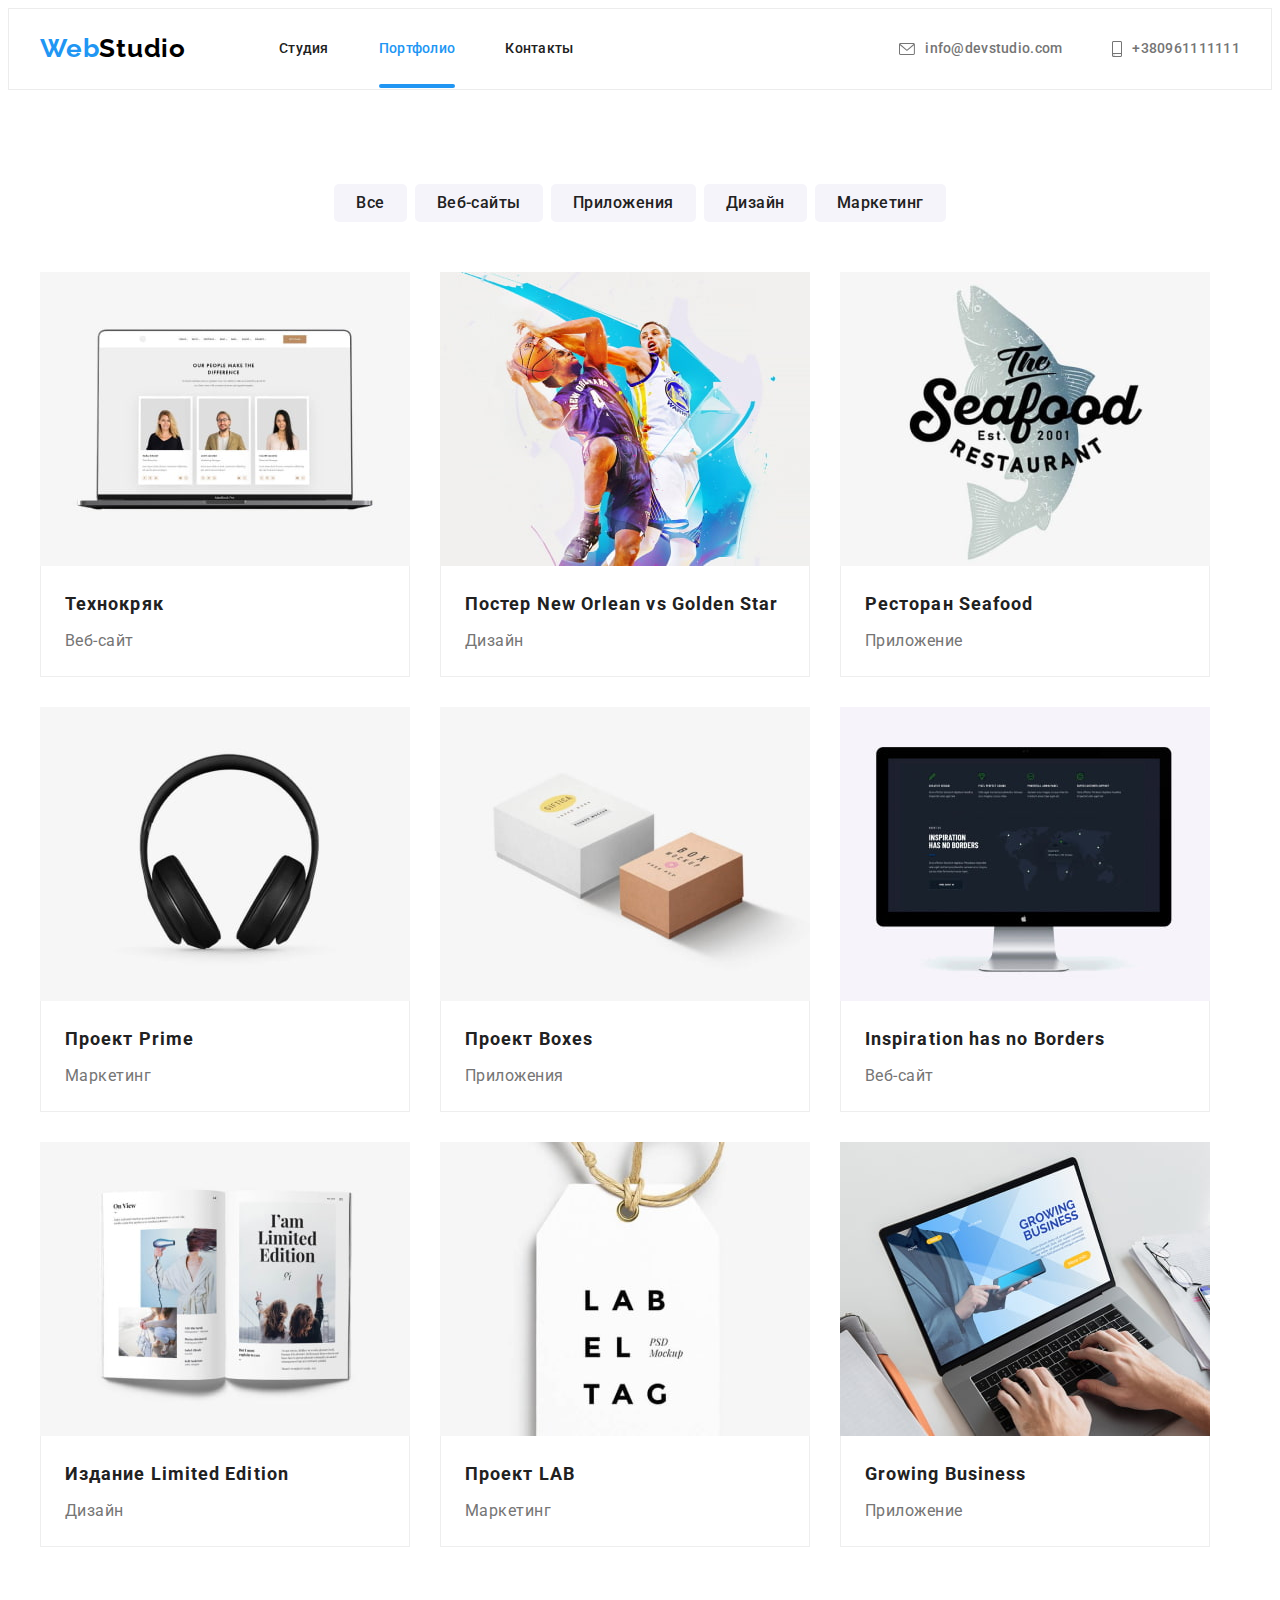
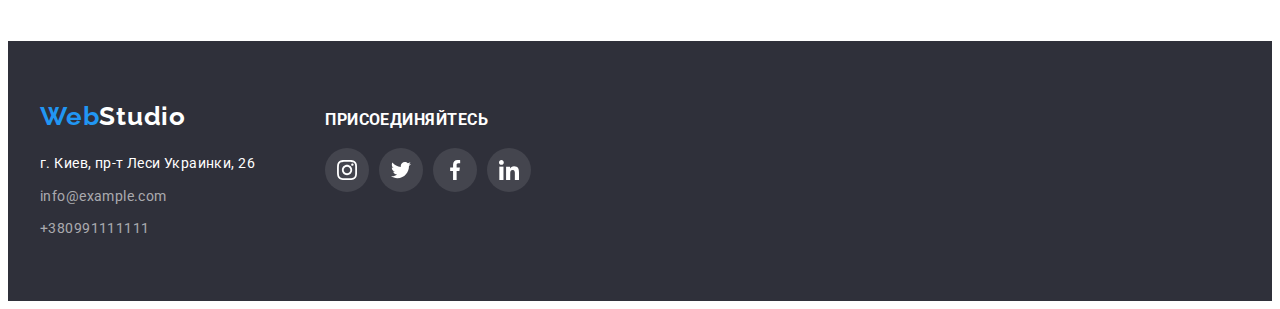
==== portfolio.html @ cb316972 "fix" ====
<!DOCTYPE html>
<html lang="en">
<head>
    <meta charset="UTF-8">
    <meta http-equiv="X-UA-Compatible" content="IE=edge">
    <meta name="viewport" content="width=device-width, initial-scale=1.0">
    <title>Портфолио</title>
    <link rel="stylesheet" href="https://cdnjs.cloudflare.com/ajax/libs/modern-normalize/1.1.0/modern-normalize.min.css"
        integrity="sha512-wpPYUAdjBVSE4KJnH1VR1HeZfpl1ub8YT/NKx4PuQ5NmX2tKuGu6U/JRp5y+Y8XG2tV+wKQpNHVUX03MfMFn9Q=="
        crossorigin="anonymous" referrerpolicy="no-referrer" />
    <!-- Fonts -->
    <link
        href="https://fonts.googleapis.com/css2?family=Oleo+Script&family=Raleway:wght@700&family=Roboto:wght@400;500;700;900&display=swap"
        rel="stylesheet"
        />
    <!-- CSS -->
    <link rel="stylesheet" href="./css/styles.css">
</head>
<body>

<!-- main header -->
<header class="portfolio-header">
<div class="container">
    <nav class="nav-flex">
        <!-- main logo -->
        <a class="studio link" href=""><span class="web link">Web</span>Studio</a>
        <!-- main list -->
    
        <ul class="site-nav list">

            <li class="item">
                <a class="header-link link" href="./index.html">Студия</a>
            </li>

            <li class="item">
                <a class="header-link current link" href="./portfolio.html">Портфолио</a>
            </li>

            <li class="item">
                <a class="header-link link" href="">Контакты</a>
            </li>
            
        </ul>
        <!-- main gmail and number -->
        <ul class="auth-nav list">
            <li class="item">
                <a class="header-number-link link" href="mailto:info@devstudio.com"><svg class="num-email-icon" width="16" height="12">
                    <use href="./image/icons.svg/sprite.svg#icon-envelope"></use>
                </svg>info@devstudio.com</a>
            </li>
            <li class="item">
                <a class="header-number-link link" href="tel:+380961111111"><svg class="num-email-icon" width="10" height="16">
                    <use href="./image/icons.svg/sprite.svg#icon-smartphone"></use>
                </svg>+380961111111</a>
            </li>
        </ul>
    </nav>
</div>
</header>

<!-- main -->
<main>
    <section class="padding-section">
        <div class="container">
            <div class="button-section">
                <h1 class="visually-hidden">portfolio</h1>
            <!-- Buttons -->
                <ul class="list">
                    <li class="item">
                        <button class="filter-button">Все</button>
                    </li>
                    <li class="item">
                        <button class="filter-button">Веб-сайты</button>
                    </li>
                    <li class="item">
                        <button class="filter-button">Приложения</button>
                    </li>
                    <li class="item">
                        <button class="filter-button">Дизайн</button>
                    </li>
                    <li class="item">
                        <button class="filter-button">Маркетинг</button>
                    </li>
                </ul>
            </div>
            <!-- Job -->
            <div class="job-section">
                <ul class="job-list list">

                    <li class="job-item grid-item">
                        <a class="shadow-hover link" href="">
                            <div class="foto-job">
                                <img width="370" src="./image/box-1.jpg" alt="Технокряк" />
                                    <div class="paragraf">
                                        <p class="item">Ресурс предлагает комплексные предложения с разным уровнем функционала и сервисов.
                                            Все это позволит посетителю получить исчерпывающие сведения о компании или частном лице.
                                        </p>
                                    </div>
                            </div>
                            <div class="job-sites">
                                <h2 class="job">Технокряк</h2>
                                <p class="sites">Веб-сайт</p>
                            </div>
                        </a>
                    </li>

                    <li class="job-item grid-item">
                        <a class="shadow-hover link" href="">
                            <div class="foto-job">
                                <img width="370" src="./image/box-2.jpg" alt="Постер New Orlean vs Golden Star" />
                                    <div class="paragraf">
                                        <p class="item">Ресурс предлагает комплексные предложения с разным уровнем функционала и сервисов.
                                            Все это позволит посетителю получить исчерпывающие сведения о компании или частном лице.
                                        </p>
                                    </div>
                            </div>
                            <div class="job-sites">
                                <h2 class="job">Постер New Orlean vs Golden Star</h2>
                                <p class="sites">Дизайн</p>
                            </div>
                        </a>
                    </li>

                    <li class="job-item grid-item">
                        <a class="shadow-hover link" href="">
                            <div class="foto-job">
                                <img width="370" src="./image/box-3.jpg" alt="Ресторан Seafood" />
                                    <div class="paragraf">
                                        <p class="item">Ресурс предлагает комплексные предложения с разным уровнем функционала и сервисов.
                                            Все это позволит посетителю получить исчерпывающие сведения о компании или частном лице.
                                        </p>
                                    </div>
                            </div>
                            <div class="job-sites">
                                <h2 class="job">Ресторан Seafood</h2>
                                <p class="sites">Приложение</p>
                            </div>
                        </a>
                    </li>
                
                    <li class="job-item grid-item">
                        <a class="shadow-hover link" href="">
                            <div class="foto-job">
                                <img width="370" src="./image/box-4.jpg" alt="Проект Prime" />
                                    <div class="paragraf">
                                        <p class="item">Ресурс предлагает комплексные предложения с разным уровнем функционала и сервисов.
                                            Все это позволит посетителю получить исчерпывающие сведения о компании или частном лице.
                                        </p>
                                    </div>
                            </div>
                            <div class="job-sites">
                                <h2 class="job">Проект Prime</h2>
                                <p class="sites">Маркетинг</p>
                            </div>
                        </a>
                    </li>

                    <li class="job-item grid-item">
                        <a class="shadow-hover link" href="">
                            <div class="foto-job">
                                <img width="370" src="./image/box-5.jpg" alt="Проект Boxes" />
                                    <div class="paragraf">
                                        <p class="item">Ресурс предлагает комплексные предложения с разным уровнем функционала и сервисов.
                                            Все это позволит посетителю получить исчерпывающие сведения о компании или частном лице.
                                        </p>
                                    </div>
                            </div>
                            <div class="job-sites">
                                <h2 class="job">Проект Boxes</h2>
                                <p class="sites">Приложения</p>
                            </div>
                        </a>
                    </li>

                    <li class="job-item grid-item">
                        <a class="shadow-hover link" href="">
                            <div class="foto-job">
                                <img width="370" src="./image/box-6.jpg" alt="Inspiration has no Borders" />
                                    <div class="paragraf">
                                        <p class="item">Ресурс предлагает комплексные предложения с разным уровнем функционала и сервисов.
                                            Все это позволит посетителю получить исчерпывающие сведения о компании или частном лице.
                                        </p>
                                    </div>
                            </div>
                            <div class="job-sites">
                                <h2 class="job">Inspiration has no Borders</h2>
                                <p class="sites">Веб-сайт</p>
                            </div>
                        </a>
                    </li>

                    <li class="job-item grid-item">
                        <a class="shadow-hover link" href="">
                            <div class="foto-job">
                                <img width="370" src="./image/box-7.jpg" alt="Издание Limited Edition" />
                                    <div class="paragraf">
                                        <p class="item">Ресурс предлагает комплексные предложения с разным уровнем функционала и сервисов.
                                            Все это позволит посетителю получить исчерпывающие сведения о компании или частном лице.
                                        </p>
                                    </div>
                            </div>
                            <div class="job-sites">
                                <h2 class="job">Издание Limited Edition</h2>
                                <p class="sites">Дизайн</p>
                            </div>
                        </a>
                    </li>

                    <li class="job-item grid-item">
                        <a class="shadow-hover link" href="">
                            <div class="foto-job">
                                <img width="370" src="./image/box-8.jpg" alt="Проект LAB" />
                                    <div class="paragraf">
                                        <p class="item">Ресурс предлагает комплексные предложения с разным уровнем функционала и сервисов.
                                            Все это позволит посетителю получить исчерпывающие сведения о компании или частном лице.
                                        </p>
                                    </div>
                            </div>
                            <div class="job-sites">
                                <h2 class="job">Проект LAB</h2>
                                <p class="sites">Маркетинг</p>
                            </div>
                        </a>
                    </li>

                    <li class="job-item grid-item">
                        <a class="shadow-hover link" href="">
                            <div class="foto-job">
                                <img width="370" src="./image/box-9.jpg" alt="Growing Business" />
                                    <div class="paragraf">
                                        <p class="item">Ресурс предлагает комплексные предложения с разным уровнем функционала и сервисов.
                                            Все это позволит посетителю получить исчерпывающие сведения о компании или частном лице.
                                        </p>
                                    </div>
                            </div>
                            <div class="job-sites">
                                <h2 class="job">Growing Business</h2>
                                <p class="sites">Приложение</p>
                            </div>
                        </a>
                    </li>
                    
                </ul>
            </div>
        </div>
    </section>
</main>

<!-- footer -->
<footer class="footer">
    <section class="container flex">
        <div class="div-item">
            <a class="studio-footer link" href=""><span class="web-footer link">Web</span>Studio</a>
            
            <address class="footer-address">
            
                <ul class="address-list list">
            
                    <li class="item">
                        <a class="maps link" href="https://goo.gl/maps/gABfswNxDDoZ95Qf6" target="_blank" rel="nofollow">г. Киев,
                            пр-т Леси Украинки, 26</a>
                    </li>
            
                    <li class="item">
                        <a class="footer-number-link link" href="mailto:info@devstudio.com">info@example.com</a>
                    </li>
            
                    <li class="item">
                        <a class="footer-number-link link" href="tel:+380961111111">+380991111111</a>
                    </li>
                </ul>
            </address>
        </div>
        <div class="div-item">
            <h3 class="join">ПРИСОЕДИНЯЙТЕСЬ</h3>
            <ul class="join-list list">

                <li class="join-item">
                    <a class="join-link link" href="" target="_blank" 
                    aria-label="Instagram иконка">
                    <svg class="join-icon" width="20" height="20">
                        <use href="./image/icons.svg/sprite.svg#icon-instagram"></use>
                    </svg>
                    </a>
                </li>

                <li class="join-item">
                    <a class="join-link link" href="" target="_blank" 
                    aria-label="Twitter иконка">
                    <svg class="join-icon" width="20" height="20">
                        <use href="./image/icons.svg/sprite.svg#icon-twitter"></use>
                    </svg>
                    </a>
                </li>

                <li class="join-item">
                    <a class="join-link link" href="" target="_blank" 
                    aria-label="Facebook иконка">
                    <svg class="join-icon" width="20" height="20">
                        <use href="./image/icons.svg/sprite.svg#icon-facebook"></use>
                    </svg>
                    </a>
                </li>

                <li class="join-item">
                    <a class="join-link link" href="" target="_blank" 
                    aria-label="Linkedin иконка">
                    <svg class="join-icon" width="20" height="20">
                        <use href="./image/icons.svg/sprite.svg#icon-linkedin"></use>
                    </svg>
                    </a>
                </li>
                
            </ul>
        </div>
</section>
</footer>

</body>
</html>
---- css/styles.css ----
:root{
 --primary-text-color:  #212121;
 --title-text-color:  #757575;
 --accent-color:  #2196F3;
 --button-color:  #F5F4FA;
 --blackcolor: #000000;
 --whitecolor: #ffffff;
 --2Acolor: #2F303A;
 --clients-logo: #AFB1B8;

 --items: 1;
 --indent: 30px;
}
body{
    font-family: 'Roboto', sans-serif;
    color: var(--blackcolor);
    background-color: var(--whitecolor);
    font-size: 14px;
    letter-spacing: 0.03em;
}
address {
    font-style: normal;
}
h1,
h2,
h3,
h4,
h5,
h6,
p {
    margin: 0;
}
img {
    display: block;
    max-width: 100%;
    height: auto;
}
/* ***************** */
.container {
    width: 1200px;
    padding-left: 15px;
    padding-right: 15px;
    margin-right: auto;
    margin-left: auto;
}
.list{
    list-style: none;
    padding-left: 0;
    margin: 0;
}
.link{
    text-decoration: none;
}
.visually-hidden {
    position: absolute;
    width: 1px;
    height: 1px;
    margin: -1px;
    border: 0;
    padding: 0;
    white-space: nowrap;
    clip-path: inset(100%);
    clip: rect(0 0 0 0);
    overflow: hidden;
}
/* -----------------------------portfolio-header------------------------------ */
.portfolio-header{
    border: 1px solid #ECECEC
}
/* ------------------------------------------------------index main------------------------------------------------- */
.web {
    padding-top: 24px;
    padding-bottom: 25px;
    font-family: 'Raleway';
    font-style: normal;
    font-weight: 700;
    font-size: 26px;
    line-height: 1.19;
    letter-spacing: 0.03em;
    color: var(--accent-color);
}
.studio{
    padding-top: 24px;
    padding-bottom: 25px;
    font-family: 'Raleway';
    font-style: normal;
    font-weight: 700;
    font-size: 26px;
    line-height: 1.19;
    letter-spacing: 0.03em;
    color: var(--blackcolor);
}
/* all nav */
.nav-flex{
    display: flex;
    align-items: center;
}
/* ----------site nav---------- */
.site-nav {
    display: flex;
    margin-left: 93px;
    font-weight: 500;
    font-size: 14px;
    line-height: 1.14;
    letter-spacing: 0.02em;
}
.site-nav .item+.item {
    margin-left: 50px;
}
.header-link{
    padding-top: 32px;
    padding-bottom: 32px;
    position: relative;
    color: var(--primary-text-color);

    transition: color 250ms cubic-bezier(0.4, 0, 0.2, 1);
}
.header-link:hover,
.header-link:focus{
    color: var(--accent-color);
}
.header-link.current{
    color: var(--accent-color);
}

.header-link.current::after {
    position: absolute;
    bottom: 0;
    left: 0;

    content: "";
    display: block;
    width: 100%;
    height: 4px;
    background-color: var(--accent-color);
    border-radius: 2px;
}



/* --------auth nav--------- */
.auth-nav{
    display: flex;
    margin-left: auto;
    align-items: center;
}
.auth-nav .item+.item {
    margin-left: 50px;
}
.header-number-link{
    display: flex;
    align-items: center;
    padding-top: 32px;
    padding-bottom: 32px;
    font-weight: 500;
    font-size: 14px;
    line-height: 1.14;
    letter-spacing: 0.02em;    
    color: var(--title-text-color);
    transition: color 250ms cubic-bezier(0.4, 0, 0.2, 1);
}
.header-number-link:hover,
.header-number-link:focus{
    color: var(--accent-color);
}
.num-email-icon{
    margin-right: 10px;
    fill: currentColor;
}
/* ------------------------------------------------------HERO------------------------------------------- */
.hero{
    max-width: 1600px;
    height: 600px;
    margin-left: auto;
    margin-right: auto;
    background-color: var(--2Acolor);
    background-image: linear-gradient(to right,rgba(47, 48, 58, 0.4),rgba(47, 48, 58, 0.4)), url(../image/Img-hero.jpg);
    background-repeat: no-repeat;
    background-position: center;
    background-size: cover;
    padding-top: 200px;
    padding-bottom: 200px;
    text-align: center;
}
.decision {
    width: 696px;
    text-align: center;
    font-weight: 900;
    font-size: 44px;
    line-height: 1.36;
    letter-spacing: 0.06em;
    text-transform: uppercase;
    color: var(--whitecolor);
    margin: 0 auto;
}
.services-button {
    display: inline-block;

    font-family: 'Roboto', sans-serif;
    background-color: var(--accent-color);
    font-weight: 700;
    font-size: 16px;
    line-height: 1.87;
    letter-spacing: 0.06em;
    color: var(--whitecolor);

    margin-top: 30px;
    padding: 10px 32px;
    border: none;
    box-shadow: 0px 4px 4px rgba(0, 0, 0, 0.15);
    border-radius: 4px;
    transition: background-color 250ms cubic-bezier(0.4, 0, 0.2, 1);
}

.services-button:hover,
.services-button:focus {
    background-color: #188CE8;
    color: var(--whitecolor);
}

.backdrop{
    position: fixed;
    top: 0;
    left: 0;
    width: 100%;
    height: 100%;
    background-color: rgba(0, 0, 0, 0.2);
    z-index: 10;
    
    transition: opacity 400ms, visibility 400ms;
}
.backdrop.is-hidden{
    opacity: 0;
    visibility: hidden;
    pointer-events: none;
}
.modal-wrapper{
    position: absolute;
    top: 50%;
    left: 50%;
    transform: translate(-50%, -50%);
    width: 528px;
    height: 581px;
    background-color: var(--whitecolor);
    box-shadow: 0px 1px 3px rgba(0, 0, 0, 0.12), 0px 1px 1px rgba(0, 0, 0, 0.14), 0px 2px 1px rgba(0, 0, 0, 0.2);
    border-radius: 4px;
    transition: transform 300ms, ease-in-out 300ms, opacity 300ms ease-in-out 300ms;
}
.backdrop.is-hidden .modal-wrapper{
    transform: translate(-50%, -50%) scale(.4);
    opacity: 0;
}
.backdrop .modal-wrapper{
    transform: translate(-50%, -50%) scale(1);
    opacity: 1;
}
.modal-btn{
    position: absolute;
    top: 10px;
    right: 10px;

    display: flex;
    align-items: center;
    justify-content: center;
    width: 30px;
    height: 30px;
    padding: 0;

    border: 1px solid rgba(0, 0, 0, 0.1);
    border-radius: 50%;
    background-color: transparent;

    cursor: pointer;
}
/* ----------section work---------- */
.menu{
    padding: 94px 0;
}
.work-exp{
    display: flex;
    gap: var(--indent);
}
.exp-link{
    display: flex;
    align-items: center;
    justify-content: center;
    margin-bottom: 30px;

    width: 270px;
    height: 120px;

    background-color: var(--button-color);
    border-radius: 4px;
}

.h3-Benefits {
    font-weight: 700;
    font-size: 14px;
    line-height: 1.14;
    letter-spacing: 0.03em;
    text-transform: uppercase;
    margin-bottom: 10px;
}
.p-Benefits {
    font-size: 14px;
    line-height: 1.71;
    letter-spacing: 0.03em;
    color: var(--title-text-color);
}
/* -----------our-job-------------- */
.our-job{
    padding-bottom: 94px;
}
.our-item{
    position: relative;
}
.our-item .item{
    display: flex;
    align-items: center;
    justify-content: center;
    position: absolute;
    width: 100%;
    height: 70px;
    bottom: 0;
    left: 0;

    font-weight: 700;
    line-height: 16px;
    text-align: center;
    text-transform: uppercase;

    color: var(--whitecolor);
    background-color: rgba(47, 48, 58, 0.8);
}
.work {
    font-size: 36px;
    line-height: 1.16;
    letter-spacing: 0.03em;
    color: var(--primary-text-color);
    margin-bottom: 50px;
    text-align: center;
}
.our-work{
    display: flex;
    gap: var(--indent);
}
.button-menu-p{
    margin-bottom: 34px;
}
/* ----------------team block------------------ */
.team-block {
    background-color: var(--button-color);
    padding: 94px 0;
}
.team{
    margin-bottom: 50px;
    font-size: 36px;
    text-align: center;
    line-height: 1.16;
    letter-spacing: 0.03em;
    color: var(--primary-text-color);
}

.tema-list{
    display: flex;
    gap: var(--indent);
}
.tema-list .item{
    background-color: var(--whitecolor);
    box-shadow: 0px 1px 3px rgba(0, 0, 0, 0.12), 0px 1px 1px rgba(0, 0, 0, 0.14), 0px 2px 1px rgba(0, 0, 0, 0.2);
    border-radius: 0px 0px 4px 4px;
}
.name-position{
    padding-top: 30px;
    padding-bottom: 30px;
}
.name-team{
    margin-bottom: 10px;
    text-align: center;
    font-weight: 500;
    font-size: 16px;
    line-height: 1.18;
    letter-spacing: 0.03em;   
    color: var(--primary-text-color);
}
.position{
    margin-bottom: 16px;
    text-align: center;
    font-size: 16px;
    line-height: 1.18;
    letter-spacing: 0.03em;
    color: var(--title-text-color);
}
/* --------------------icon clients-------------- */
.socials{
    display: flex;
    justify-content: center;
    gap: 10px;
}
.socials-link{
    display: flex;
    justify-content: center;
    align-items: center;
    width: 44px;
    height: 44px;
    background-color: var(--whitecolor);
    border-radius: 50%;
    transition: background-color 250ms cubic-bezier(0.4, 0, 0.2, 1);
}
.socials-link:hover,
.socials-link:focus{
    background-color: var(--accent-color);
}
.socials-icon{
    fill: var(--clients-logo);
    transition: fill 250ms cubic-bezier(0.4, 0, 0.2, 1);
}
.socials-link:hover .socials-icon,
.socials-link:focus .socials-icon{
    fill: var(--whitecolor);
}
/* -----------clients block------------ */
.clients-block{
    padding: 94px 0;
}
.our-clients{
    margin-bottom: 50px;
    font-style: normal;
    font-weight: 700;
    font-size: 36px;
    text-align: center;
    letter-spacing: 0.03em;
    color: var(--primary-text-color);
}
/* -------logo-clients-------- */
.clients{
    display: flex;
    gap: var(--indent);
}
.clients-link{
    display: flex;
    align-items: center;
    justify-content: center;

    width: 170px;
    height: 92px;

    border: 1px solid var(--clients-logo);
    border-radius: 4px;

    transition: border-color 250ms cubic-bezier(0.4, 0, 0.2, 1);
}
.clients-link:hover,
.clients-link:focus{
    border-color: var(--accent-color);
}
.clients-icon{
    fill: var(--clients-logo);
    transition: fill 250ms cubic-bezier(0.4, 0, 0.2, 1);
}
.clients-link:hover .clients-icon,
.clients-link:focus .clients-icon{
    fill: var(--accent-color);
}
/* -----------footer---------- */

.web-footer {
    font-family: 'Raleway';
    font-style: normal;
    font-weight: 700;
    font-size: 26px;
    line-height: 1.19;
    letter-spacing: 0.03em;
    color: var(--accent-color);
}
.studio-footer {
    font-family: 'Raleway';
    font-style: normal;
    font-weight: 700;
    font-size: 26px;
    line-height: 1,
        19;
    letter-spacing: 0.03em;
    color: var(--whitecolor);
}
.footer-address{
    margin-top: 20px;
}
.address-list .item{
    margin-bottom: 9px;
}
.address-list .item:last-child{
    margin-bottom: 0;
}
.maps{
    font-weight: 400;
    font-size: 14px;
    line-height: 1.71;
    letter-spacing: 0.03em;
    color: var(--whitecolor);
    transition: color 250ms cubic-bezier(0.4, 0, 0.2, 1);
}
.maps:hover,
.maps:focus{
    color: var(--accent-color);
}
.footer-number-link {
    font-weight: 400;
    font-size: 14px;
    line-height: 1.71;
    letter-spacing: 0.03em;
    color: rgba(255, 255, 255, 0.6);
    transition: color 250ms cubic-bezier(0.4, 0, 0.2, 1);
}
.footer-number-link:hover,
.footer-number-link:focus {
    color: var(--accent-color);
}
.footer {
    padding: 60px 0;
    background-color: var(--2Acolor);
}
/* --------footer join--------- */
.flex{
    display: flex;
    align-items: baseline;

}
.flex .div-item{
    margin-right: 70px;
}
.flex .div-item:last-child{
    margin-right: 0px;
}
.join{
    font-weight: 700;
    line-height: 16px;
    letter-spacing: 0.03em;
    text-transform: uppercase;
    margin-bottom: 20px;

    color: var(--whitecolor);
}
.join-list{
    display: flex;
    justify-content: center;
    gap: 10px;
}
.join-link{
    display: flex;
    justify-content: center;
    align-items: center;
    width: 44px;
    height: 44px;
    background-color: rgba(255, 255, 255, 0.1);;
    border-radius: 50%;
    transition: background-color 250ms cubic-bezier(0.4, 0, 0.2, 1);
}
.join-link:hover,
.join-link:focus{
    background-color: var(--accent-color);
}
.join-icon{
    fill: var(--whitecolor);
    transition: fill 250ms cubic-bezier(0.4, 0, 0.2, 1)
}
.join-link:hover .socials-icon,
.join-link:focus .socials-icon{
    fill: var(--whitecolor);
}
/* ----------------------portfolio-------------- */

/* button--------------- */
.padding-section{
    padding-top: 94px;
    padding-bottom: 94px;
}
.button-section{
    margin-bottom: 50px;
}
.button-section .list{
    display: flex;
    justify-content: center;
}
.button-section .item{
    margin-right: 8px;
}
.button-section .item:last-child{
    margin-right: 0px;
}

.filter-button {
    cursor: pointer;
    padding: 6px 22px;
    font-family: 'Roboto', sans-serif;
    font-weight: 500;
    font-size: 16px;
    line-height: 1.62;
    letter-spacing: 0.03em;
    background-color: var(--button-color);
    color: var(--primary-text-color);
    border: none;
    border-radius: 5px;

    transition: color 250ms cubic-bezier(0.4, 0, 0.2, 1),
    box-shadow 250ms cubic-bezier(0.4, 0, 0.2, 1),background-color 250ms cubic-bezier(0.4, 0, 0.2, 1);
}

.filter-button:hover,
.filter-button:focus {
    background-color: var(--accent-color);
    color: var(--whitecolor);
    box-shadow: 0px 3px 1px rgba(0, 0, 0, 0.1), 
    0px 1px 2px rgba(0, 0, 0, 0.08), 
    0px 2px 2px rgba(0, 0, 0, 0.12);
}
/* --------job-list---------- */
.job-list{
    display: flex;
    flex-wrap: wrap;
    gap: var(--indent);
}

.job-item{
    width: 370px;
}

.grid-item{
    flex-basis: calc((100% - var(--indent) * var(--items) - 1) / var(--items));
}

.job-sites{
    padding: 20px 24px;
    border: 1px solid #EEEEEE;
    border-top: none;
   
}
.job{
    margin-bottom: 4px;
    font-weight: 700;
    font-size: 18px;
    line-height: 2;
    letter-spacing: 0.06em;   
    color: var(--primary-text-color);
}  
 .sites{
    font-size: 16px;
    line-height: 1.87;
    letter-spacing: 0.03em;
    color: var(--title-text-color);
 }
 .shadow-hover{
    display: block;
    transition: box-shadow 250ms cubic-bezier(0.4, 0, 0.2, 1);
}
.shadow-hover:hover,
.shadow-hover:focus{
    box-shadow: 0px 1px 1px rgba(0, 0, 0, 0.12), 
    0px 4px 4px rgba(0, 0, 0, 0.06), 
    1px 4px 6px rgba(0, 0, 0, 0.16);
}
.foto-job{
    position: relative;
    overflow: hidden;
}
.shadow-hover:hover .paragraf,
.shadow-hover:focus .paragraf{
    transform: translateY(0);
}
.paragraf{
    content: "";
    display: block;
    position: absolute;

    width: 100%;
    height: 100%;
    bottom: 0;
    left: 0;
    padding: 63px 24px;
    background-color: rgba(33, 150, 243, 0.9);

    transform: translateY(100%);
    transition: transform 250ms cubic-bezier(0.4, 0, 0.2, 1);
}
.paragraf .item{
    font-style: normal;
    font-weight: 400;
    font-size: 18px;
    line-height: 28px;
    color: var(--whitecolor);
}
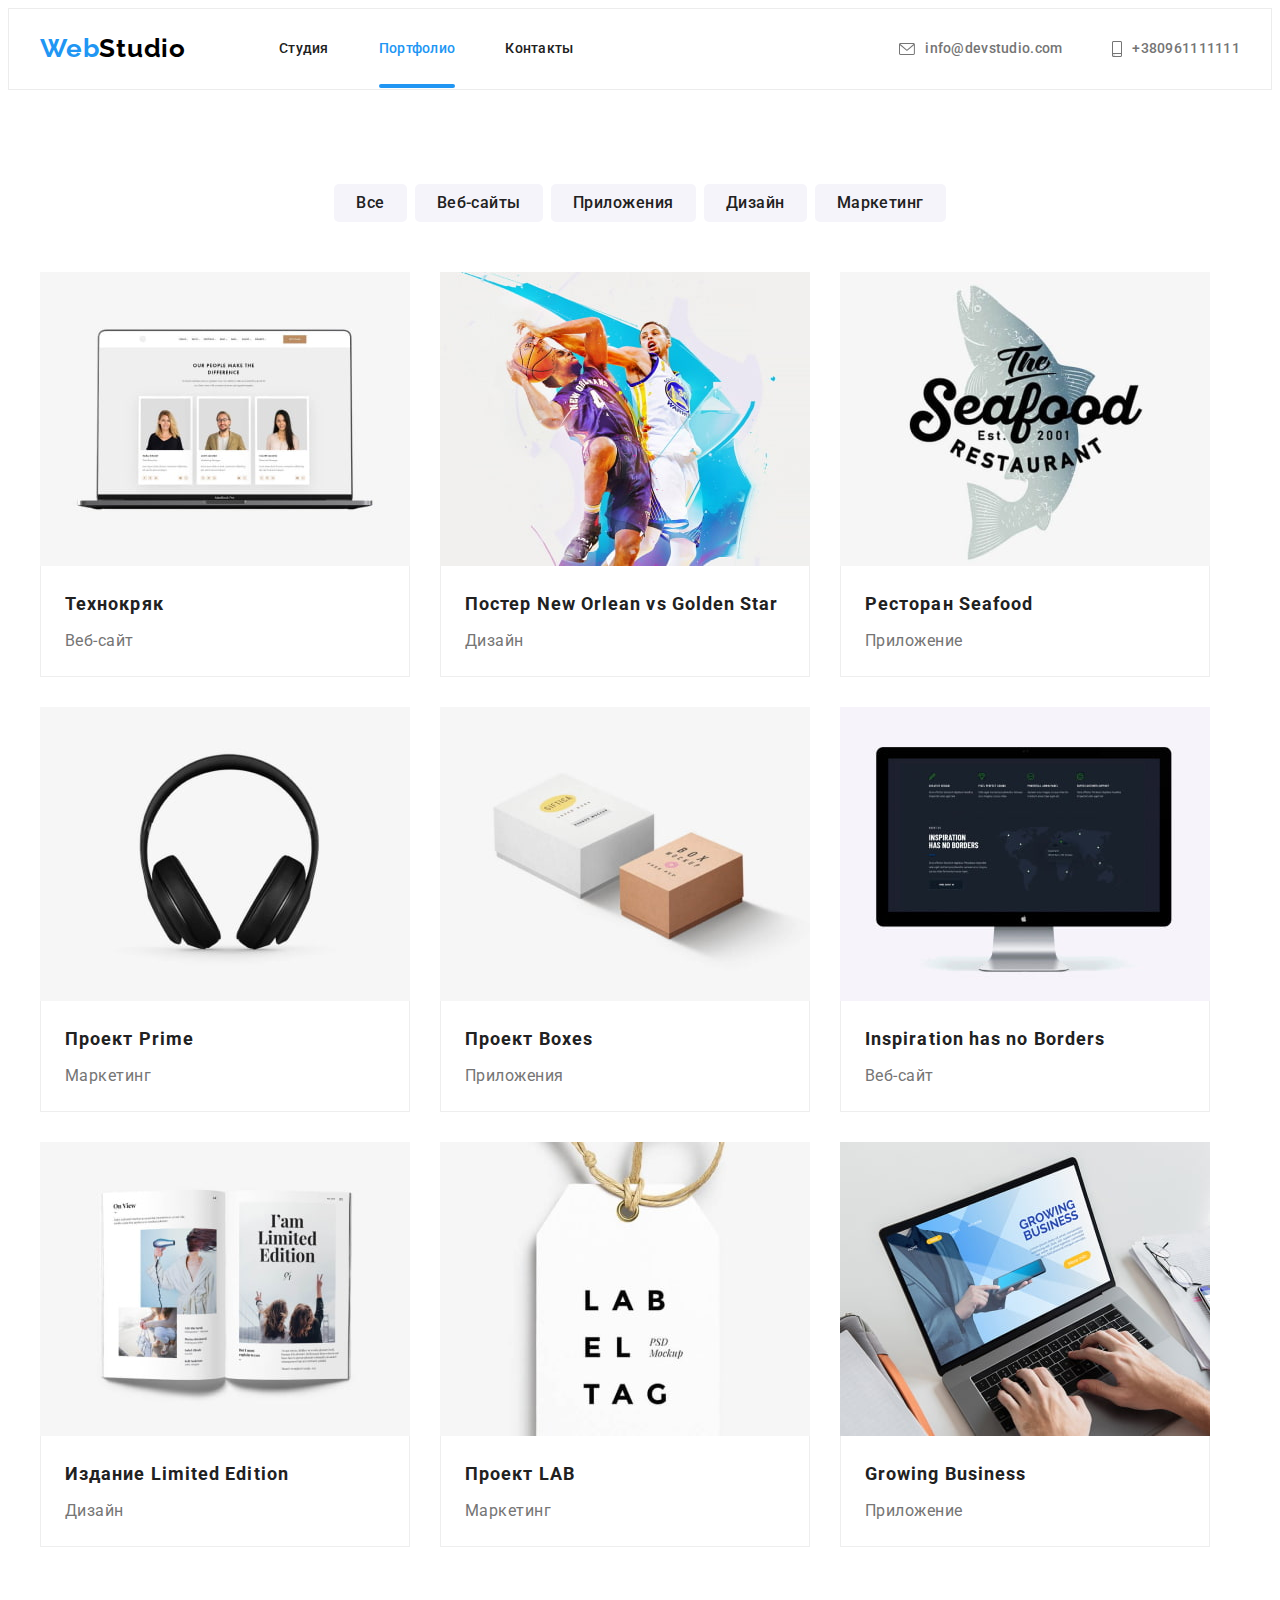
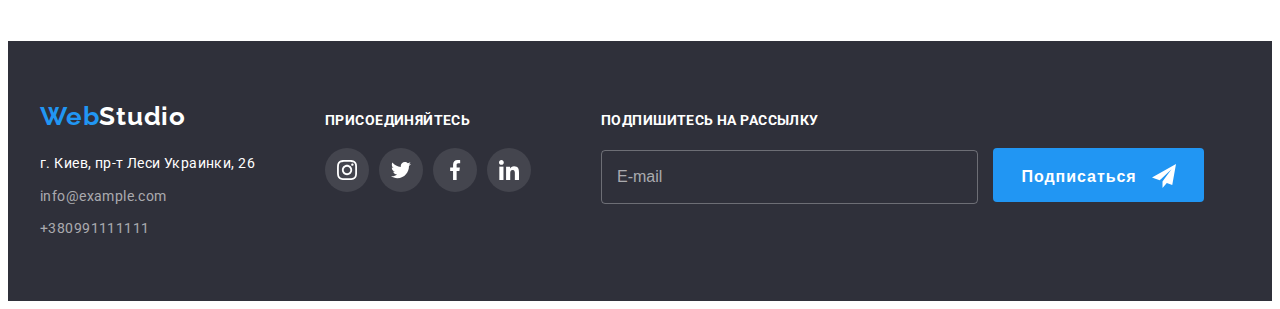
==== commit 77ef436c: "fix" ====
--- a/portfolio.html
+++ b/portfolio.html
@@ -272,7 +272,7 @@
             </address>
         </div>
         <div class="div-item">
-            <h3 class="join">ПРИСОЕДИНЯЙТЕСЬ</h3>
+            <p class="footer-p">ПРИСОЕДИНЯЙТЕСЬ</p>
             <ul class="join-list list">
 
                 <li class="join-item">
@@ -313,6 +313,24 @@
                 
             </ul>
         </div>
+        <div class="div-item">
+            <p class="footer-p">Подпишитесь на рассылку</p>
+            <div class="form-send-div">
+                <form class="form-send" name="form-send" autocomplete="on">
+
+                    <label class="label-email">
+                        <input class="input-email" type="email" name="email" placeholder="E-mail" />
+                    </label>
+
+                    <button class="submit-button" type="submit">Подписаться 
+                        <svg class="send-icon" width="24" height="24">
+                            <use href="./image/icons.svg/sprite.svg#icon-send"></use>
+                        </svg>
+                    </button>
+
+                </form>
+            </div>  
+        </div>
 </section>
 </footer>
 
--- a/css/styles.css
+++ b/css/styles.css
@@ -532,7 +532,7 @@
 .flex .div-item:last-child{
     margin-right: 0px;
 }
-.join{
+.footer-p{
     font-weight: 700;
     line-height: 16px;
     letter-spacing: 0.03em;
@@ -566,6 +566,48 @@
 }
 .join-link:hover .socials-icon,
 .join-link:focus .socials-icon{
+    fill: var(--whitecolor);
+}
+/* ----------------label email--------------- */
+.form-send-div{
+    display: flex;
+    align-items: center;
+    justify-content: center;
+}
+.input-email{   
+    width: 358px;
+    height: 50px;
+
+    padding-left: 15px;
+    background-color: transparent;
+    color: rgba(255, 255, 255, 0.6);
+    border: 1px solid rgba(255, 255, 255, 0.3);
+    border-radius: 4px;
+}
+.input-email::placeholder{
+    font-weight: 400;
+    font-size: 16px;
+    line-height: 20px;
+
+    color: rgba(255, 255, 255, 0.6);
+}
+.submit-button{
+    background-color: var(--accent-color);
+    font-weight: 700;
+    font-size: 16px;
+    line-height: 30px;
+    letter-spacing: 0.06em;
+    color: var(--whitecolor);
+
+    padding: 10px 28px;
+    margin-left: 12px;
+    border: none;
+    border-radius: 4px;
+
+}
+.send-icon{
+    transform: translateY(25%);
+    margin-left: 10px;
     fill: var(--whitecolor);
 }
 /* ----------------------portfolio-------------- */
